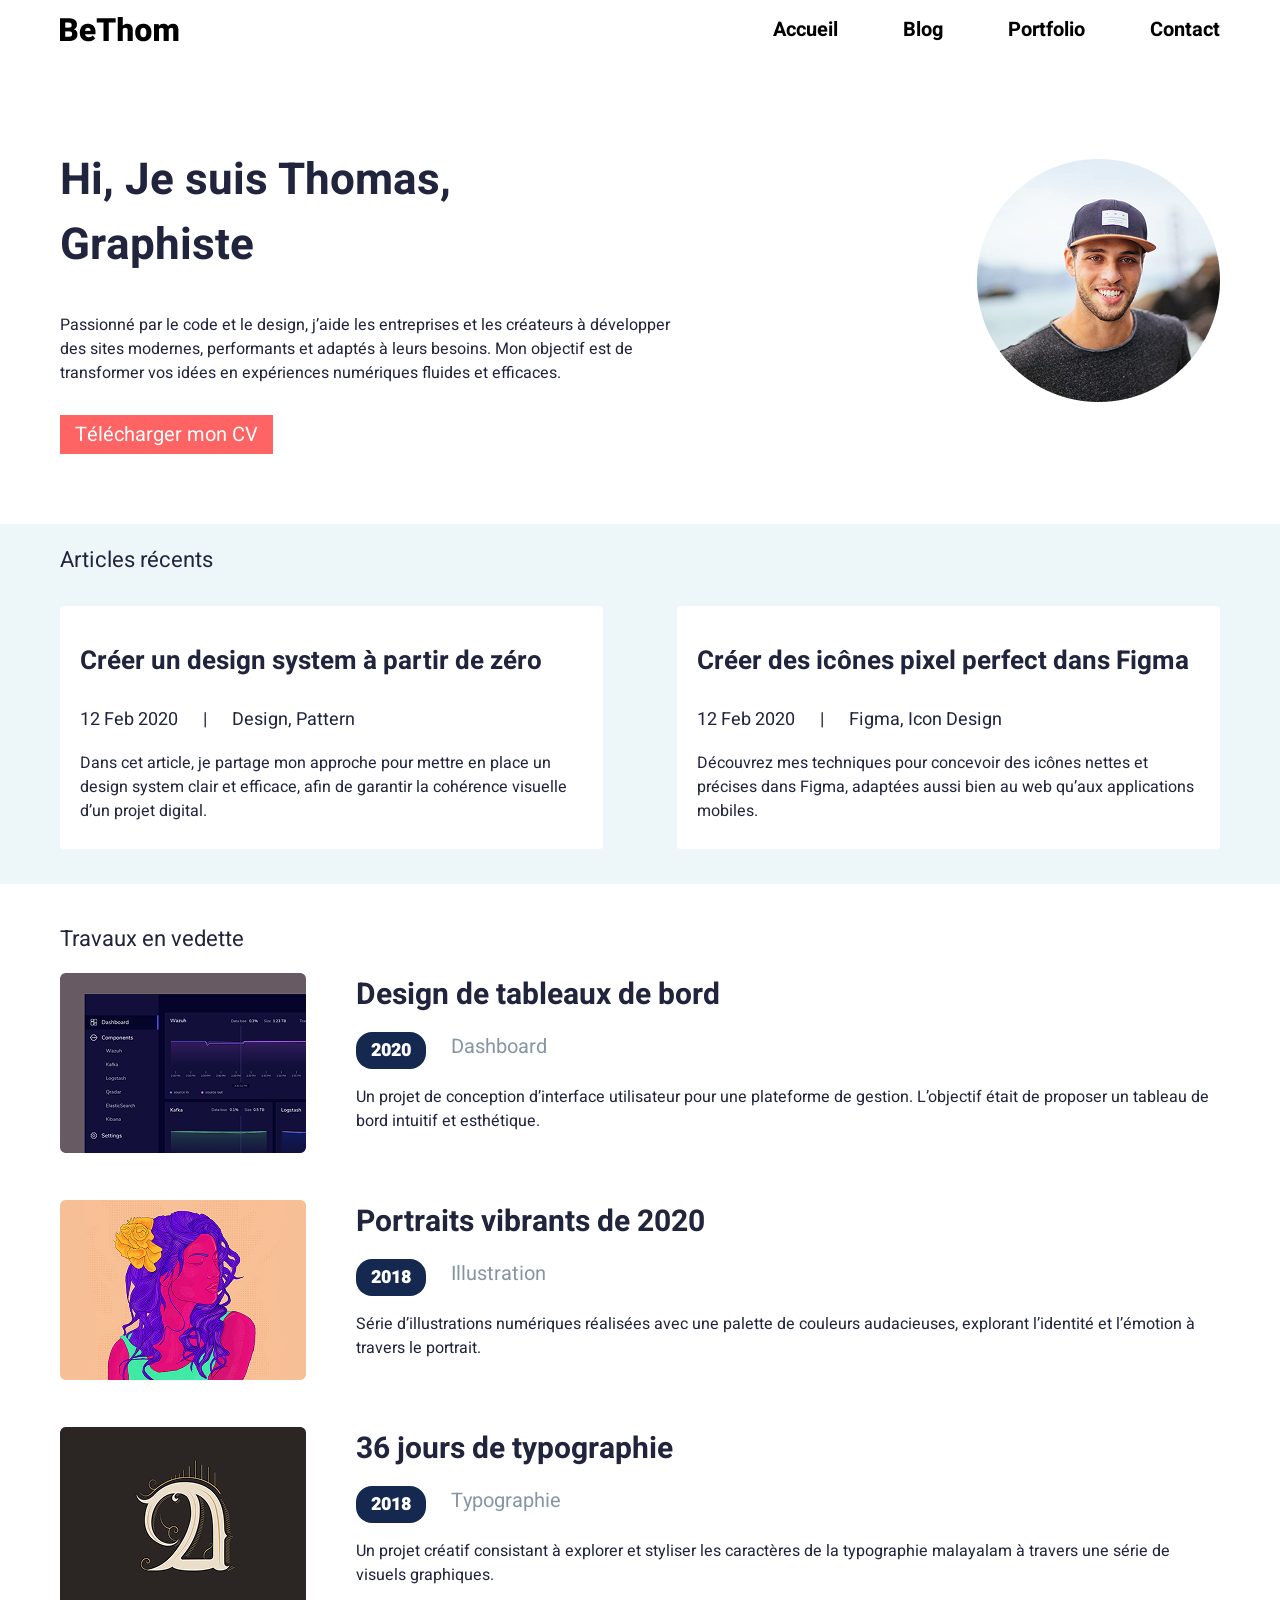
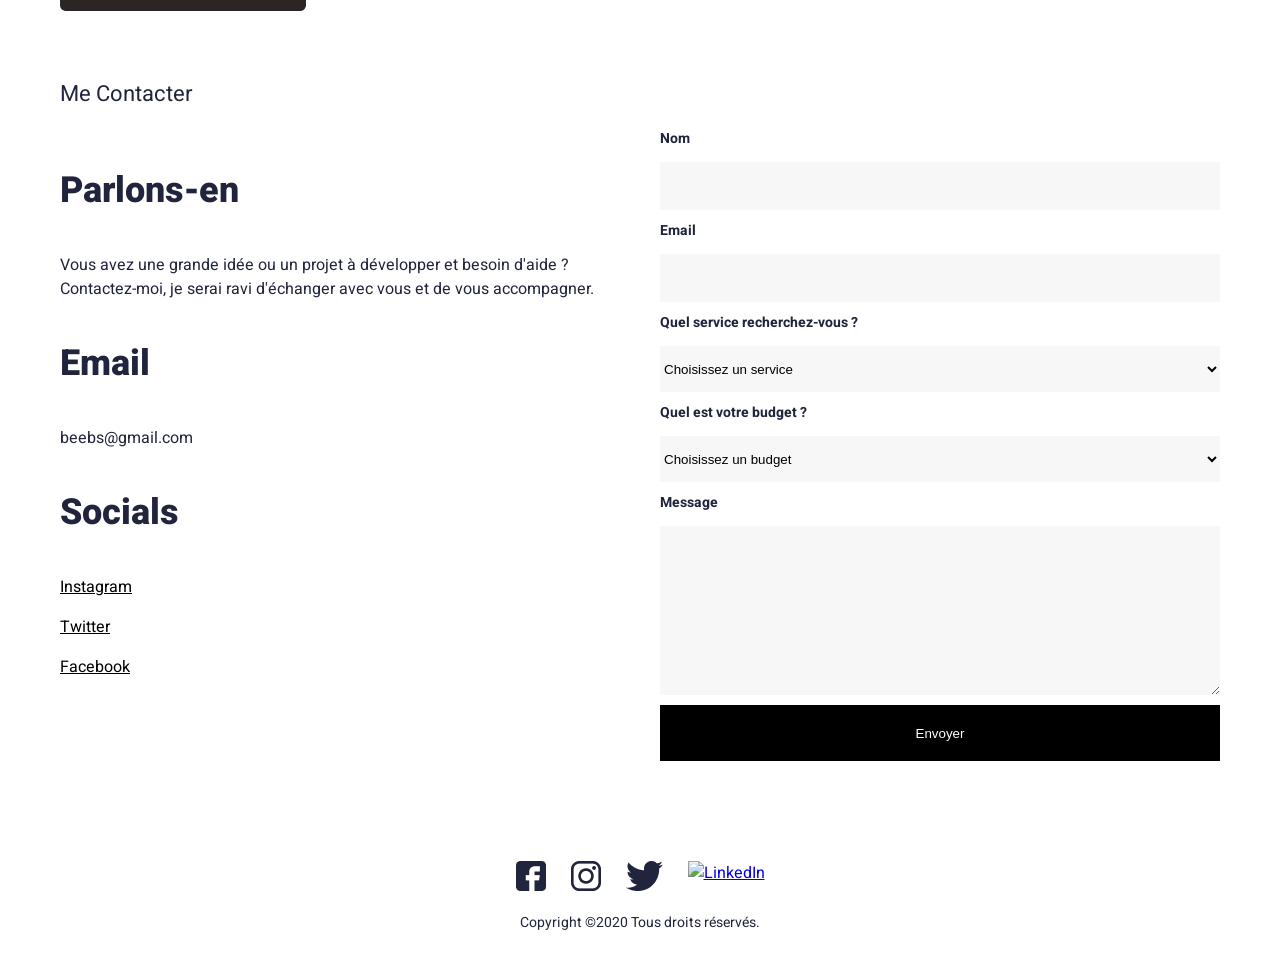
==== Portfolio/index.html @ bbf9b77e "Organisation du portfolio dans un sous-dossier" ====
<!DOCTYPE html>
<html lang="fr">

<head>
    <meta charset="UTF-8">
    <meta name="viewport" content="width=device-width, initial-scale=1.0">
    <title> - Portfolio de Thomas - </title>
    <link rel="stylesheet" href="styles/style.css">
    <link rel="preconnect" href="https://fonts.googleapis.com">
    <link rel="preconnect" href="https://fonts.gstatic.com" crossorigin>
    <link href="https://fonts.googleapis.com/css2?family=Heebo:wght@100..900&display=swap" rel="stylesheet">
</head>

<body>
    <nav>
        <img src="images/logo.png" alt="Logo du Site">

        <div id="nav-links">
            <a class="nav-link" href="index.html">Accueil</a>
            <a class="nav-link" href="#blog">Blog</a>
            <a class="nav-link" href="#projets">Portfolio</a>
            <a class="nav-link" href="#contact">Contact</a>
            <a class="nav-link" href="#" id="menu-button"><img src="images/Mobile-Header.png" alt="Menu" ></a>
        </div>
    </nav>

    <header>

        <div id="header-content">
            <h1>Hi, Je suis Thomas, <br > Graphiste</h1>
            <p id="subtitle">Passionné par le code et le design, j’aide les entreprises et les créateurs à développer
                des sites modernes, performants et adaptés à leurs besoins. Mon objectif est de transformer vos idées en
                expériences numériques fluides et efficaces.</p>
            <a href="#" id="button-cv">Télécharger mon CV</a>
        </div>

        <div id="header-image">
            <img src="images/photo.png" alt="Photo de Thomas" >
        </div>

    </header>

    <section id="blog">
        <div id="blog-content">
            <h2>Articles récents</h2>

            <div id="articles">
                <article class="article-blog">
                    <h3 class="article-title"> Créer un design system à partir de zéro</h3>
                    <p class="date-categorie">
                        <span>12 Feb 2020</span>
                        <span>|</span>
                        <span>Design, Pattern</span>
                    </p>
                    <p class="article-description">Dans cet article, je partage mon approche pour mettre en place un
                        design system clair et
                        efficace, afin de garantir la cohérence visuelle d’un projet digital.</p>
                </article>
                <article class="article-blog">
                    <h3 class="article-title"> Créer des icônes pixel perfect dans Figma</h3>
                    <p class="date-categorie">
                        <span>12 Feb 2020</span>
                        <span>|</span>
                        <span>Figma, Icon Design</span>
                    </p>
                    <p class="article-description">Découvrez mes techniques pour concevoir des icônes nettes et précises
                        dans Figma, adaptées aussi
                        bien au web qu’aux applications mobiles.</p>
                </article>
            </div>
        </div>
    </section>

    <section id="projets">
        <h2>Travaux en vedette</h2>

        <article class="projet">
            <div>
                <img src="images/Design.png" alt="Design de tableaux de bord" class="projet-image" >
            </div>
            <div>
                <h3 class="projet-title">Design de tableaux de bord</h3>
                <div class="date-type">
                    <span class="projet-date">2020</span>
                    <span class="projet-type">Dashboard</span>
                </div>
                <p class="projet-description">Un projet de conception d’interface utilisateur pour une plateforme de
                    gestion. L’objectif était de proposer un tableau de bord intuitif et esthétique.</p>
            </div>
        </article>

        <article class="projet">
            <div>
                <img src="images/Portrait.png" alt="Portraits vibrants de 2020" class="projet-image" >
            </div>
            <div>
                <h3 class="projet-title">Portraits vibrants de 2020</h3>
                <div class="date-type">
                    <span class="projet-date">2018</span>
                    <span class="projet-type">Illustration</span>
                </div>
                <p class="projet-description">Série d’illustrations numériques réalisées avec une palette de couleurs
                    audacieuses, explorant l’identité et l’émotion à travers le portrait.</p>
            </div>
        </article>

        <article class="projet">
            <div>
                <img src="images/Typo.png" alt="36 jours de typographie" class="projet-image" >
            </div>
            <div>
                <h3 class="projet-title">36 jours de typographie</h3>
                <div class="date-type">
                    <span class="projet-date">2018</span>
                    <span class="projet-type">Typographie</span>
                </div>
                <p class="projet-description">Un projet créatif consistant à explorer et styliser les caractères de la
                    typographie malayalam à travers une série de visuels graphiques.</p>
            </div>
        </article>
    </section>

    <section id="contact">
        <h2>Me Contacter</h2>
        <div id="contact-content">
            <div id="coordonnees">
                <h3 class="contact-title">Parlons-en</h3>
                <p>Vous avez une grande idée ou un projet à développer et besoin d'aide ? Contactez-moi, je serai ravi
                    d'échanger avec vous et de vous accompagner.</p>

                <h3 class="contact-title">Email</h3>
                <p id="contact-email">beebs@gmail.com</p>

                <h3 class="contact-title">Socials</h3>
                <p><a class="socials-link" href="#" target="_blank">Instagram</a></p>
                <p><a class="socials-link" href="#" target="_blank">Twitter</a></p>
                <p><a class="socials-link" href="#" target="_blank">Facebook</a></p>
            </div>

            <form>
                <label for="name">Nom</label>
                <input type="text" id="name" name="name" required>

                <label for="email">Email</label>
                <input type="email" id="email" name="email" required>

                <label for="service">Quel service recherchez-vous ?</label>
                <select id="service" name="service" required>
                    <option value="" disabled selected>
                        Choisissez un service
                    </option>
                    <option value="Intégration">Intégration</option>
                    <option value="Maquette">Maquette</option>
                    <option value="Typographie">Typographie</option>
                </select>

                <label for="budget">Quel est votre budget ?</label>
                <select id="budget" name="budget" required>
                    <option value="" disabled selected>
                        Choisissez un budget
                    </option>
                    <option value="0-500">0-500 €</option>
                    <option value="500-2000">500-2000 €</option>
                    <option value="2000-5000">2000-5000 €</option>
                    <option value="5000+">5000+ €</option>
                </select>

                <label for="message">Message</label>
                <textarea id="message" name="message" required></textarea>

                <button type="submit">Envoyer</button>
            </form>
        </div>
    </section>

    <footer>
        <div id="icons-socials">
            <a href="#" target="_blank"><img src="images/facebook.png" alt="Facebook" ></a>
            <a href="#" target="_blank"><img src="images/instagram.png" alt="Instagram" ></a>
            <a href="#" target="_blank"><img src="images/twitter.png" alt="Twitter" ></a>
            <a href="#" target="_blank"><img src="images/linkedin.png" alt="LinkedIn" ></a>
        </div>
        <p id="copyright">Copyright ©2020 Tous droits réservés.</p>
    </footer>

</body>

</html>
---- Portfolio/styles/style.css ----
body {
    font-family: "Heebo", sans-serif;
    margin: 0;
    color: #21243D
}

nav {
    display: flex;
    justify-content: space-between;
    align-items: center;
    max-width: 1200px;
    padding-left: 20px;
    padding-right: 20px;
    box-sizing: border-box;
    margin: 15px auto 0 auto;
}

#nav-links {
    display: flex;
    gap: 65px;
}

.nav-link {
    color: black;
    text-decoration: none;
    font-weight: 700;
    font-size: 20px;
}

header {
    display: flex;
    justify-content: space-between;
    max-width: 1200px;
    padding-left: 20px;
    padding-right: 20px;
    box-sizing: border-box;
    margin: 75px auto;
}

#header-content {
    width: 630px;
}

#menu-button {
    display: none;
}

#header-image {
    margin: auto 0;
}

h1 {
    font-size: 44px;
    font-weight: 700;
    margin-bottom: 0;
}

h2 {
    font-size: 22px;
    font-weight: 400;
    padding-top: 20px;
}

#button-cv {
    background-color: #FF6464;
    color: #ffffff;
    text-decoration: none;
    font-size: 20px;
    padding: 5px 15px;
}

#subtitle {
    font-size: 16px;
    margin: 35px 0;
}

#blog-content {
    max-width: 1200px;
    padding-left: 20px;
    padding-right: 20px;
    box-sizing: border-box;
    margin: 0 auto;
}

#blog {
    background-color: #EDF7FA;
    padding-bottom: 35px;
}

#articles {
    display: flex;
    justify-content: space-between;
    gap: 30px;
    margin-top: 30px;
}

.article-blog {
    background-color: #ffffff;
    padding: 10px 20px;
    width: 543px;
    border-radius: 4px;
    box-sizing: border-box;
    max-width: 48%;
}

.article-title {
    font-size: 26px;
}

.date-categorie {
    font-size: 18px;
    display: flex;
    gap: 25px;
}

.article-description {
    font-size: 16px;
}

#projets {
    max-width: 1200px;
    padding-left: 20px;
    padding-right: 20px;
    box-sizing: border-box;
    margin: 0 auto;
}

.projet {
    display: flex;
    justify-content: space-between;
    gap: 50px;
    margin-bottom: 40px;
}

.projet-title {
    font-size: 30px;
    font-weight: 700;
    margin: 0 0 15px 0;
}

.date-type {
    display: flex;
    gap: 25px;
}

.projet-date {
    background-color: #142850;
    border-radius: 16px;
    color: #ffffff;
    font-size: 18px;
    font-weight: 900;
    padding: 5px 15px;
}

.projet-type {
    color: #8695a4;
    font-size: 20px;
}

.projet-description {
    font-size: 16px;
}

#contact {
    max-width: 1200px;
    padding-left: 20px;
    padding-right: 20px;
    box-sizing: border-box;
    margin: auto;
}

#contact-content {
    display: flex;
    gap: 40px;
}

.contact-title {
    font-size: 36px;
    font-weight: 800;
}

#contact-intro {
    font-size: 20px;
}

#contact-email {
    font-size: 16px;
}

.socials-link {
    font-size: 16px;
    color: black;
}

form {
    display: flex;
    flex-direction: column;
    flex: 1;
    gap: 10px;
}

#coordonnees {
    flex: 1;
}

label {
    font-size: 14px;
    font-weight: 700;
    margin-bottom: 3px;
}

input,
select,
textarea {
    background-color: #f7f7f7;
    border: none;
    height: 46px;
}

textarea {
    height: 165px;
}

button {
    background-color: #000000;
    color: #ffffff;
    border: none;
    height: 56px;
}

footer {
    padding-top: 100px;
    text-align: center;
    padding-bottom: 20px;
}

#icons-socials {
    display: flex;
    justify-content: center;
    gap: 25px;
}

#copyright {
    font-size: 14px;
    color: #21243D;
}

@media (max-width: 700px) {
    .nav-link {
        display: none;
    }

    #menu-button {
        display: block;
    }

    #articles {
        flex-direction: column;
        gap: 20px;
    }

    .article-blog {
        width: 100%;
        max-width: none;
    }

    .date-categorie {
        gap: 5px;
    }

    .projet {
        flex-direction: column;
    }

    .projet-image {
        width: 100%;
    }

    #coordonnees {
        display: none;
    }

    header {
        flex-direction: column-reverse;
        text-align: center;
    }

    #header-content {
        width: 100%;
    }

    h2 {
        text-align: center;
    }


}
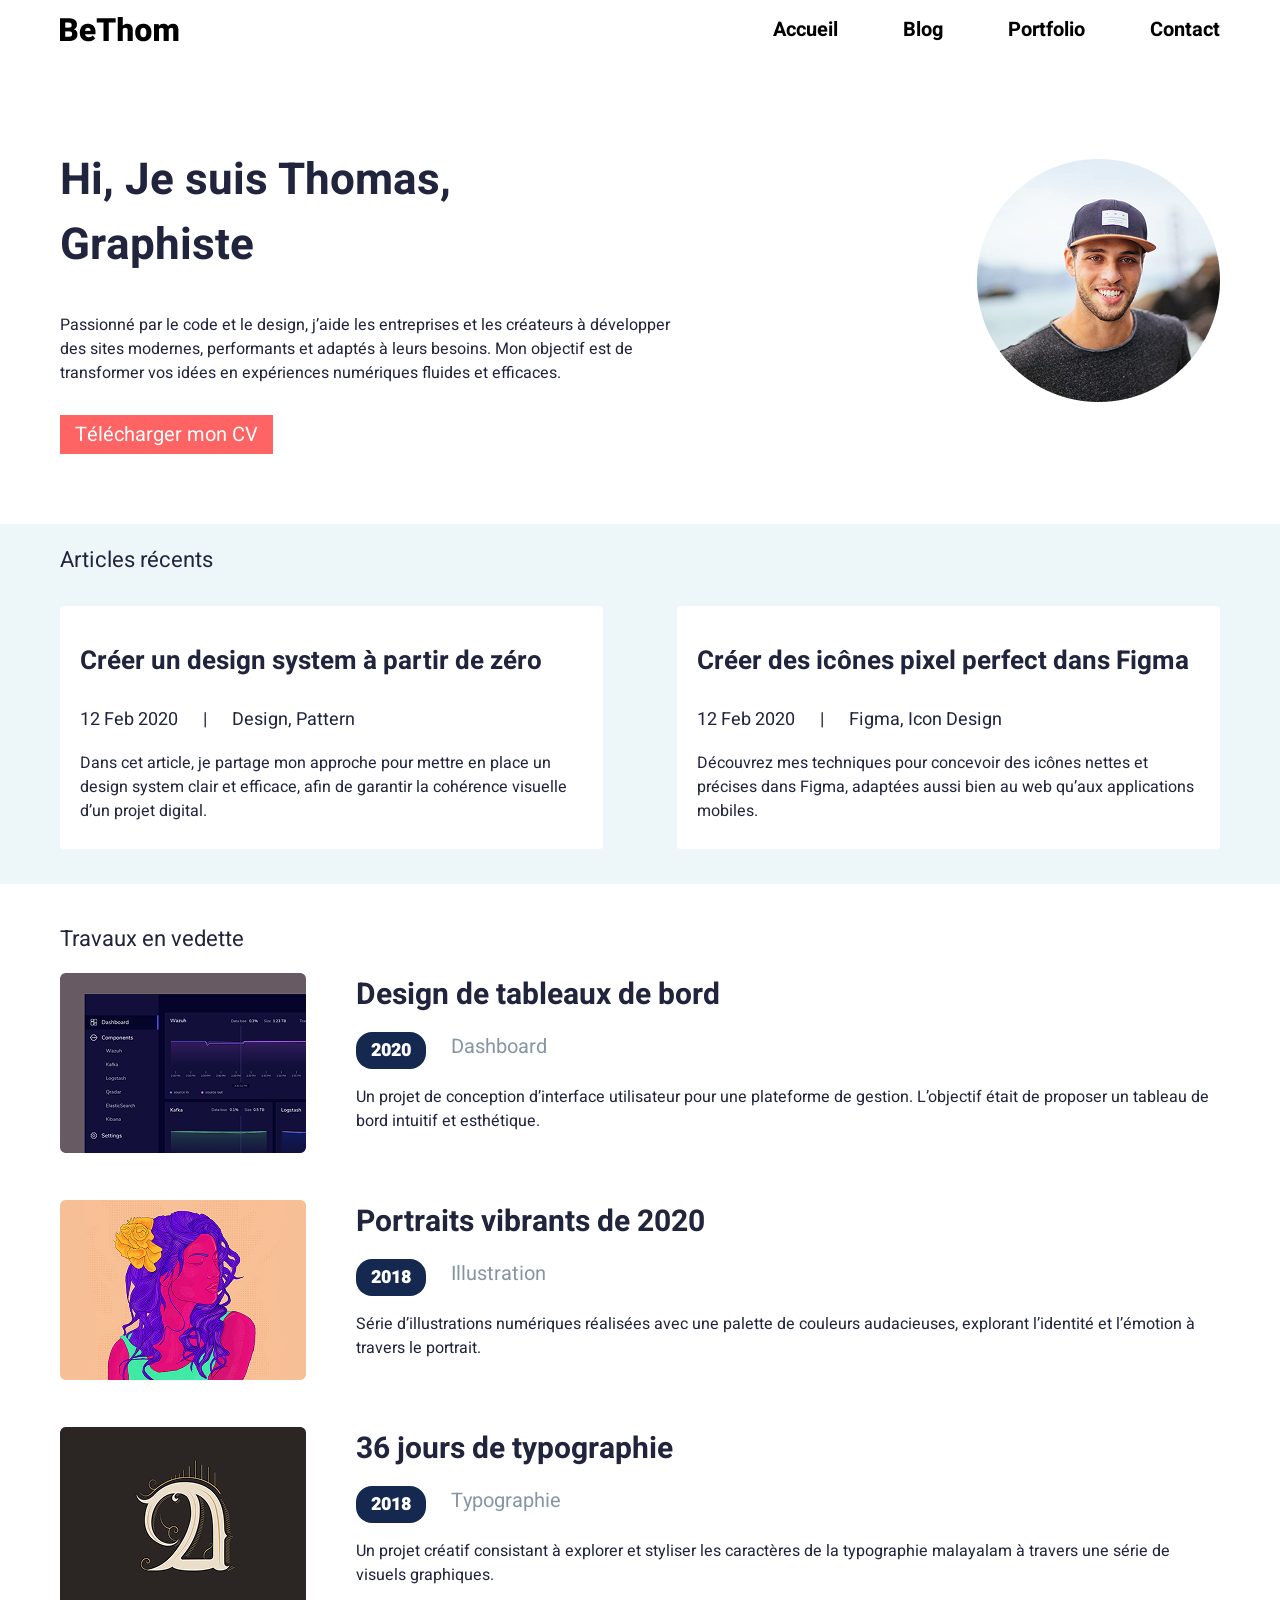
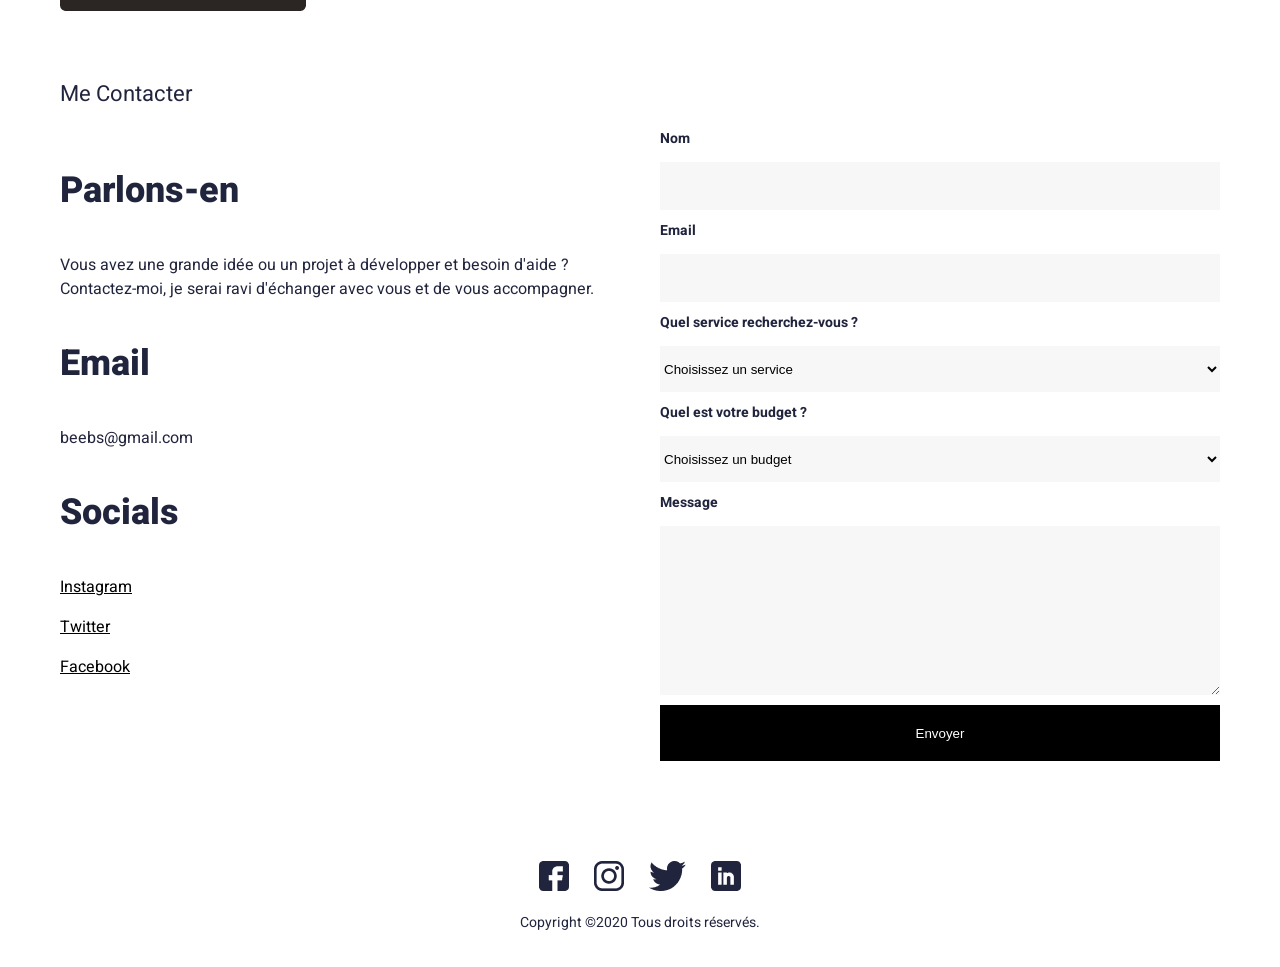
==== commit ef6b82d0: "linkedin -> Linkedin" ====
--- a/Portfolio/index.html
+++ b/Portfolio/index.html
@@ -178,7 +178,7 @@
             <a href="#" target="_blank"><img src="images/facebook.png" alt="Facebook" ></a>
             <a href="#" target="_blank"><img src="images/instagram.png" alt="Instagram" ></a>
             <a href="#" target="_blank"><img src="images/twitter.png" alt="Twitter" ></a>
-            <a href="#" target="_blank"><img src="images/linkedin.png" alt="LinkedIn" ></a>
+            <a href="#" target="_blank"><img src="images/Linkedin.png" alt="LinkedIn" ></a>
         </div>
         <p id="copyright">Copyright ©2020 Tous droits réservés.</p>
     </footer>
